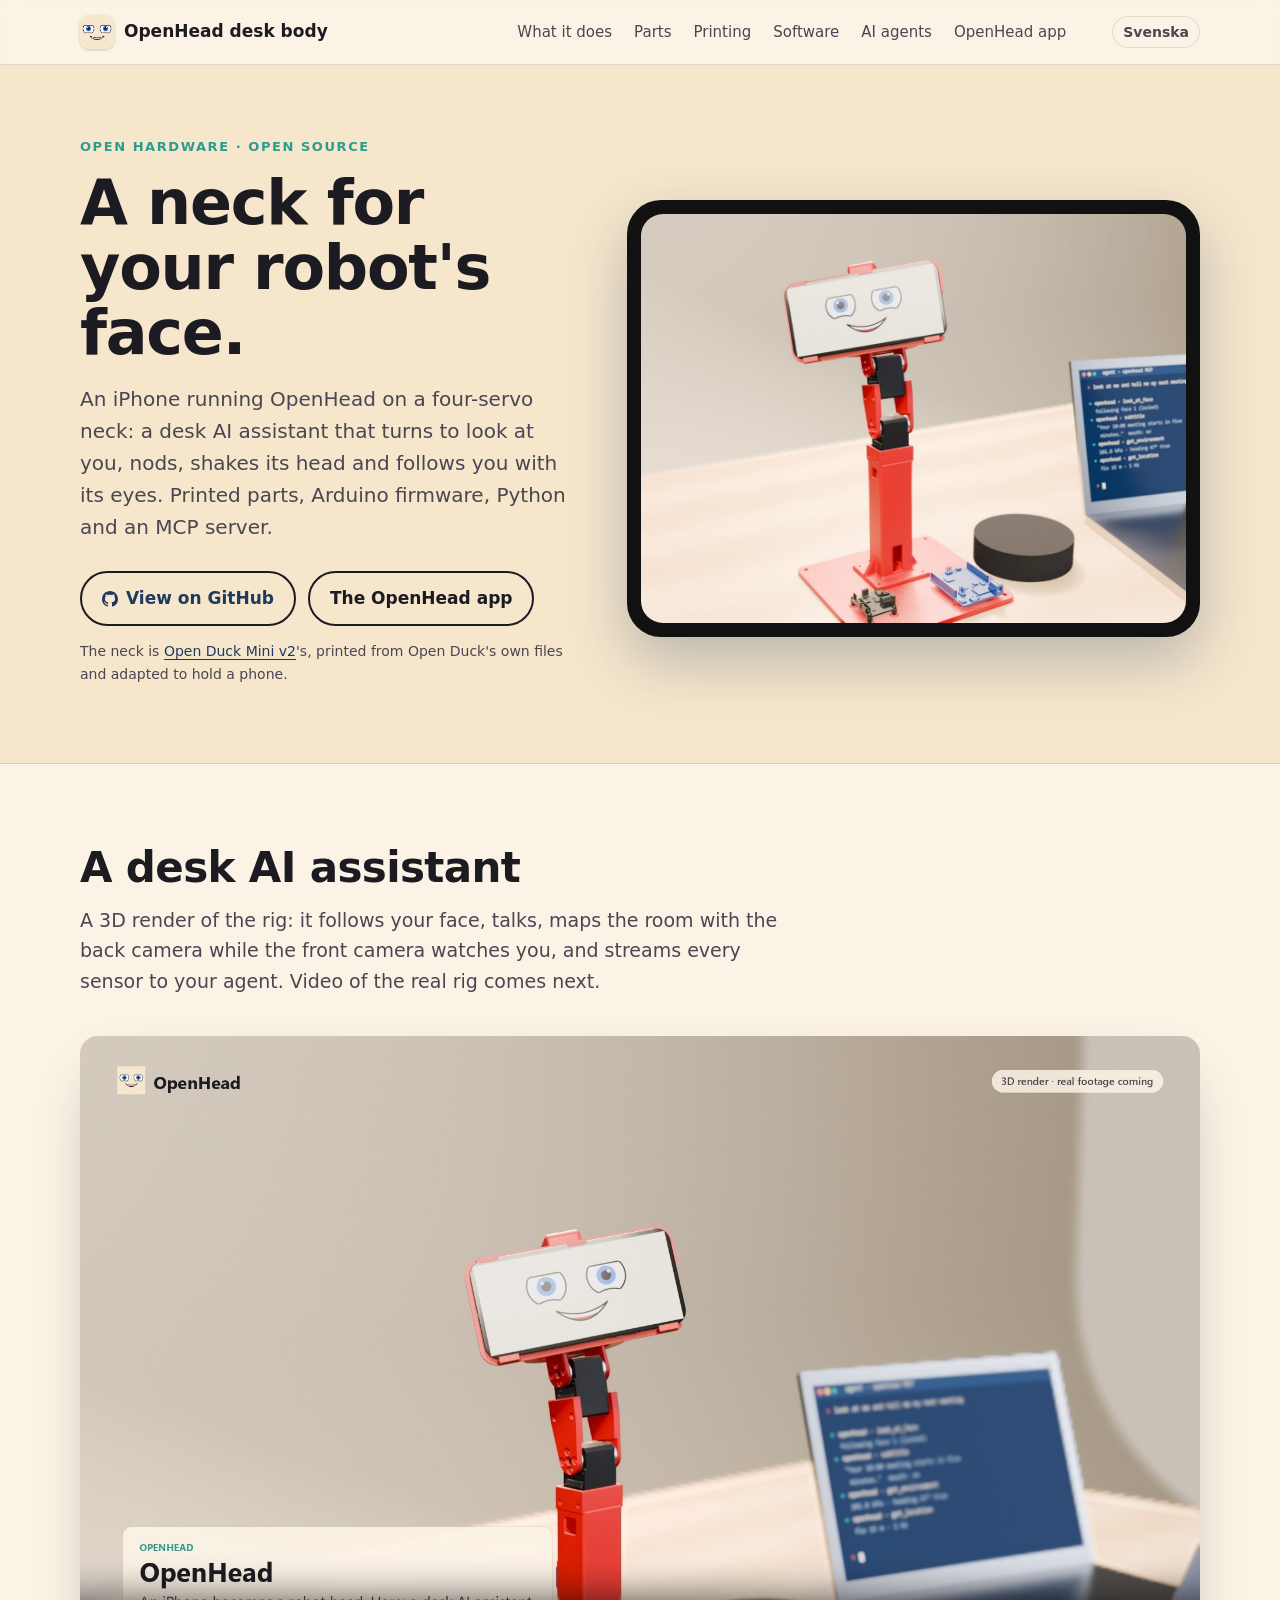
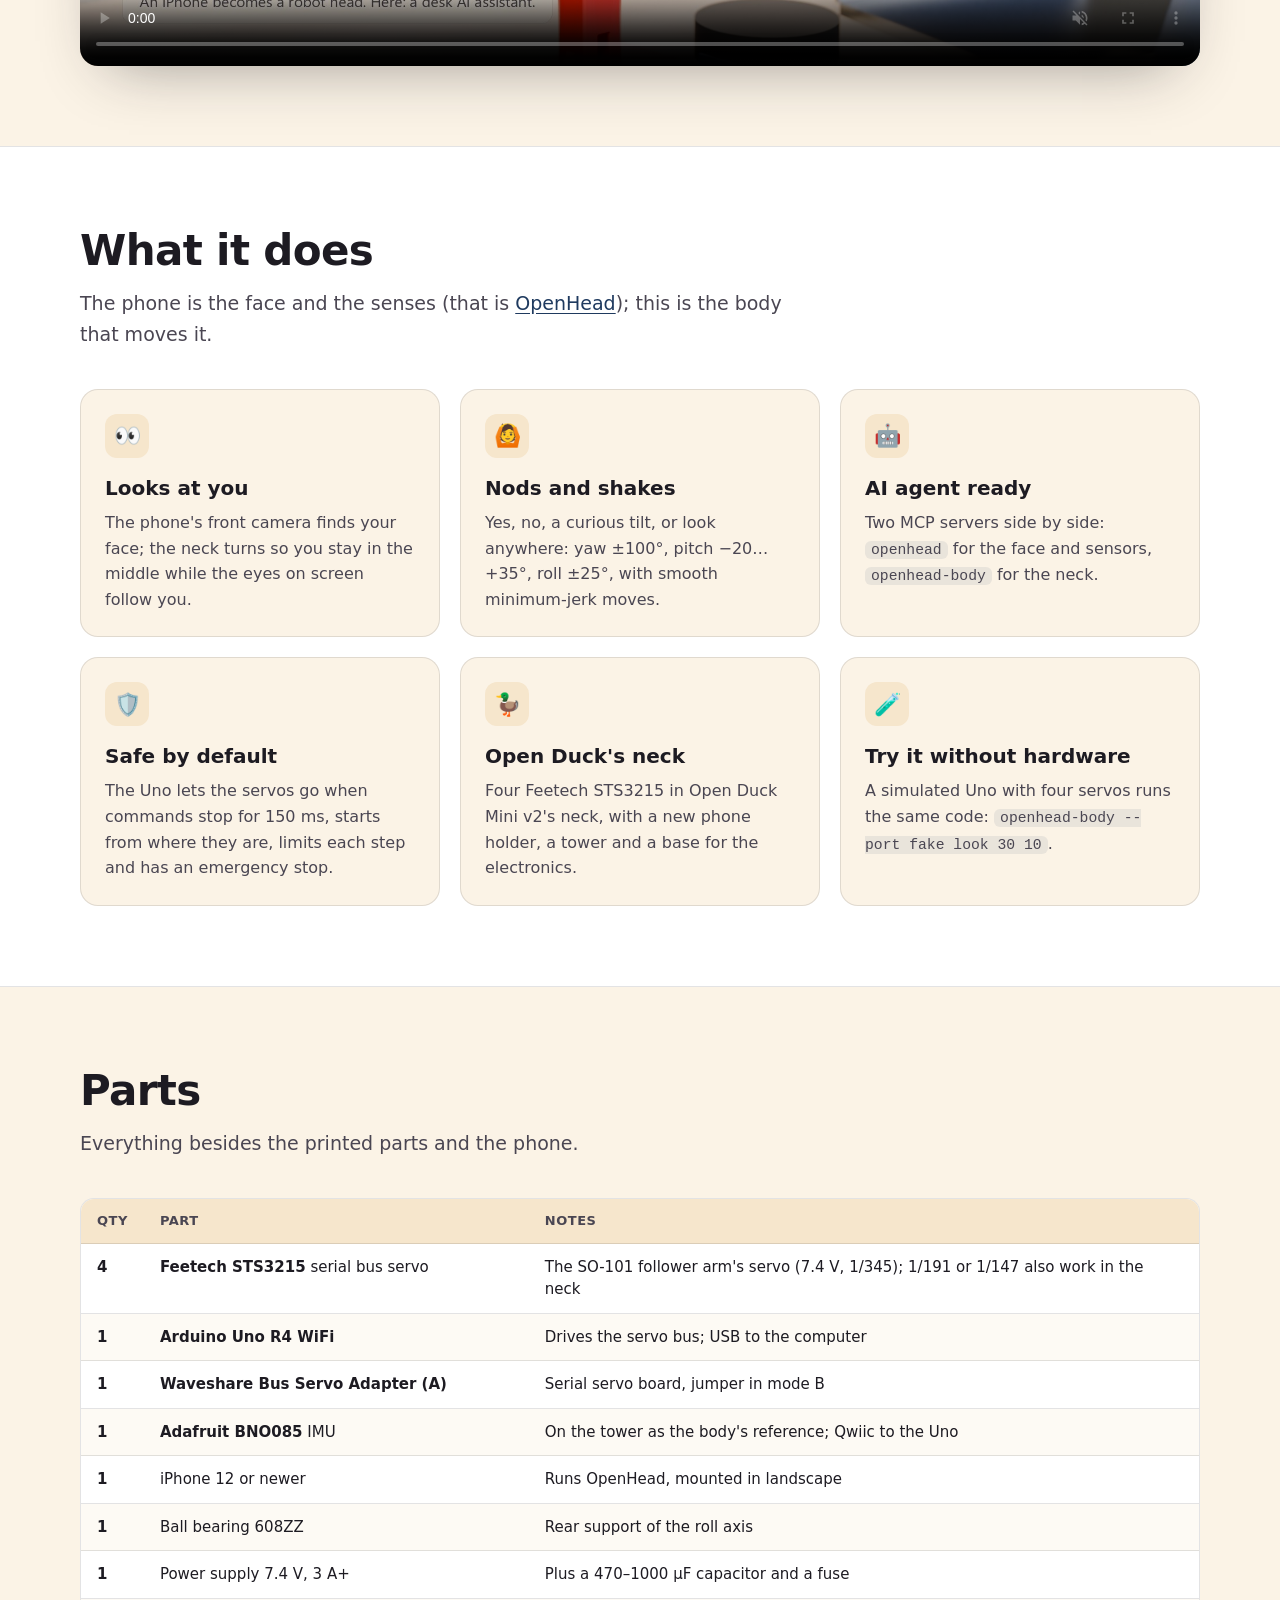
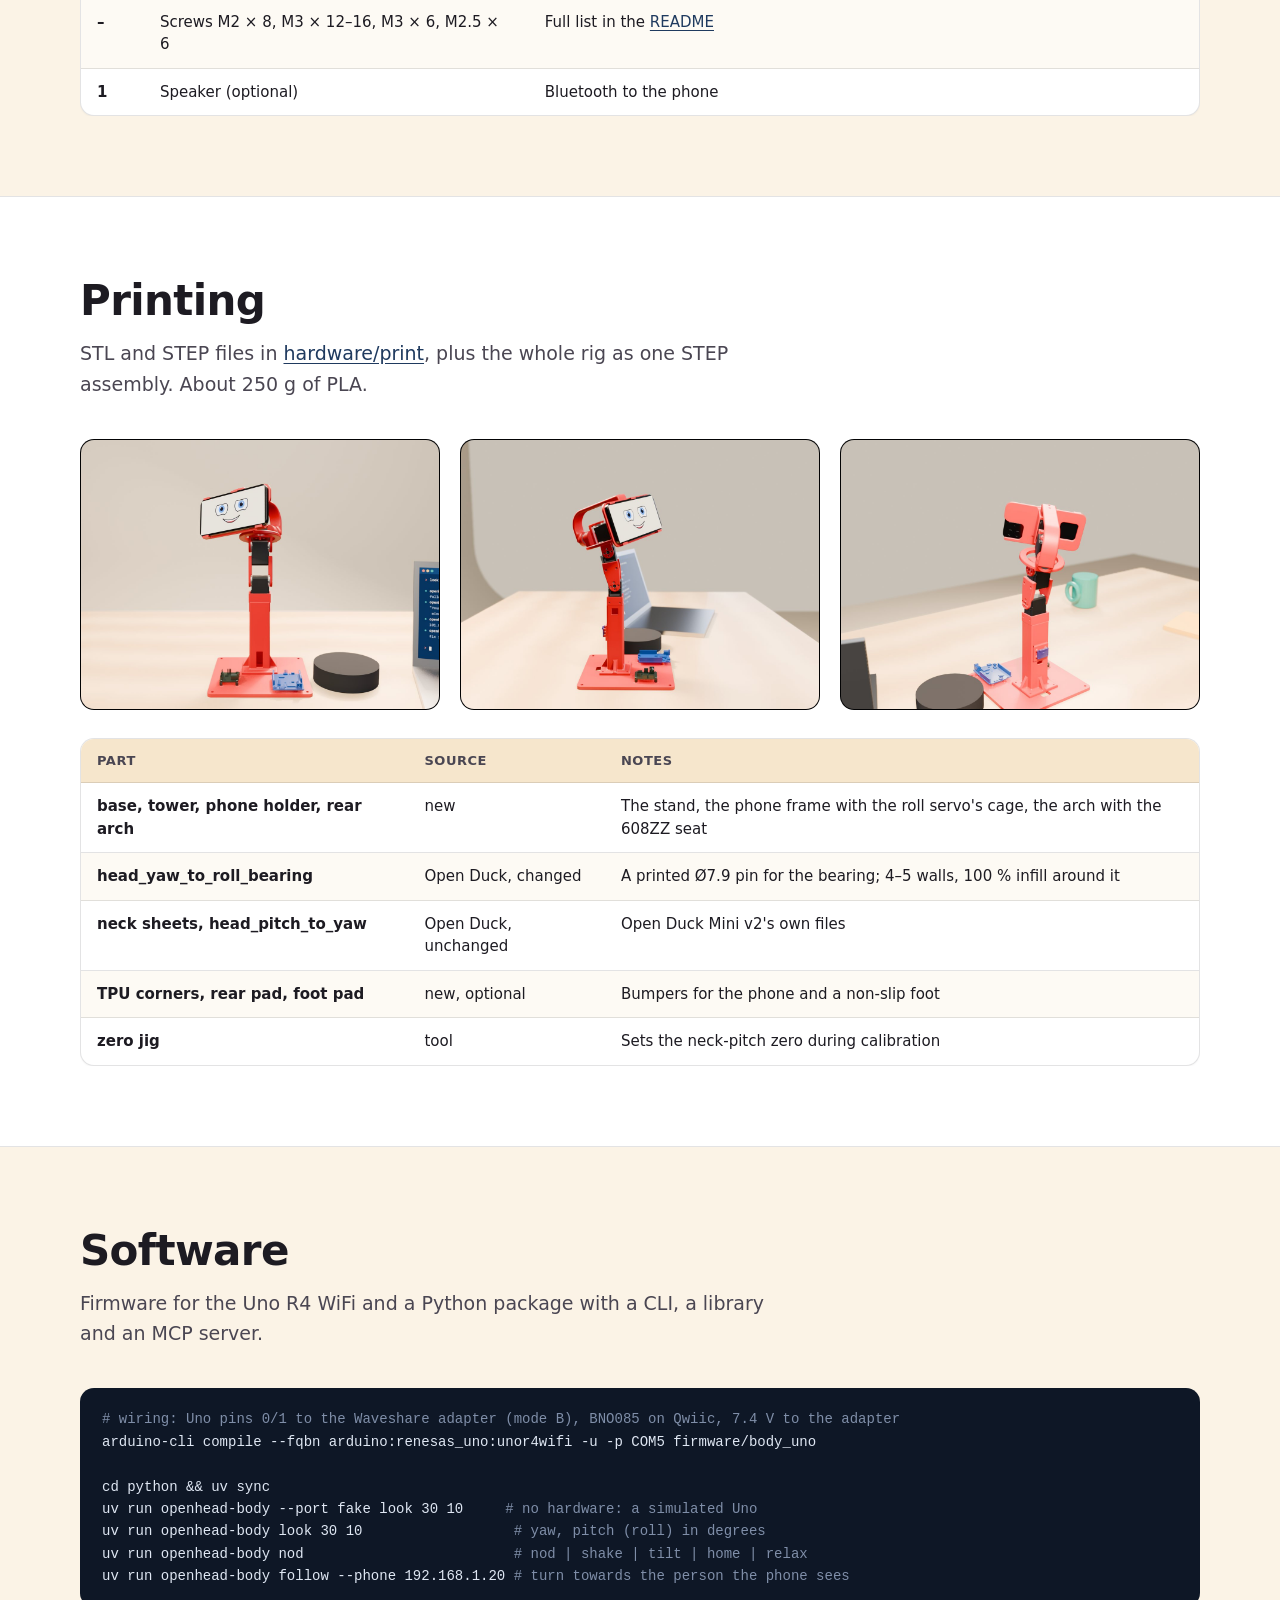
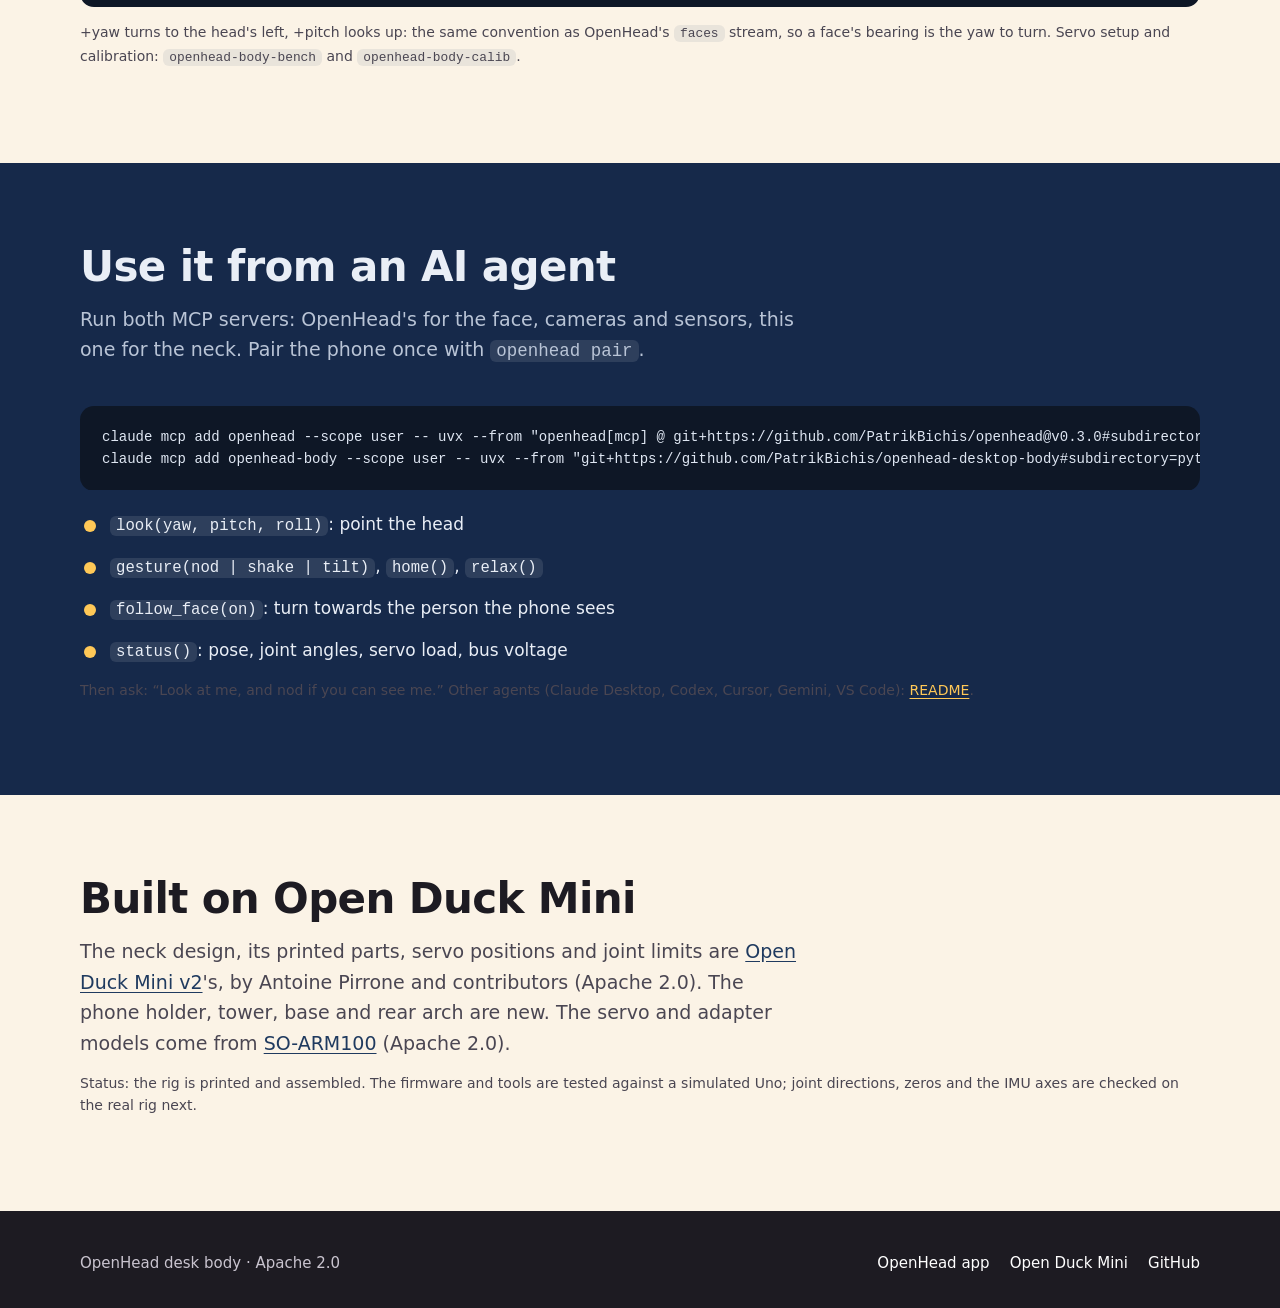
==== docs/index.html @ c27f56aa "OpenHead desk body: Open Duck Mini's neck holding an iPhone The body under OpenHead: printed parts (" ====
<!doctype html>
<html lang="en">
<head>
  <meta charset="utf-8">
  <meta name="viewport" content="width=device-width, initial-scale=1">
  <title>OpenHead desk body</title>
  <meta name="description" content="An iPhone on a four-servo neck: a desk AI assistant that looks at you. Printed parts, Arduino Uno R4 WiFi firmware, Python and an MCP server. The neck is Open Duck Mini v2's, adapted to hold a phone. Open source.">
  <meta property="og:title" content="OpenHead desk body">
  <meta property="og:description" content="An iPhone on a four-servo neck: a desk AI assistant that looks at you. Open source.">
  <meta property="og:image" content="https://patrikbichis.github.io/openhead-desktop-body/media/desk-assistant-poster.jpg">
  <link rel="alternate" hreflang="en" href="https://patrikbichis.github.io/openhead-desktop-body/">
  <link rel="alternate" hreflang="sv" href="https://patrikbichis.github.io/openhead-desktop-body/sv/">
  <link rel="alternate" hreflang="x-default" href="https://patrikbichis.github.io/openhead-desktop-body/">
  <link rel="icon" href="media/favicon.png">
  <link rel="stylesheet" href="site.css">
</head>
<body>
  <header class="top">
    <div class="wrap">
      <a class="brand" href="./"><img src="media/icon.png" alt="">OpenHead desk body</a>
      <nav aria-label="Main">
        <a href="#what">What it does</a>
        <a href="#bom">Parts</a>
        <a href="#print">Printing</a>
        <a href="#software">Software</a>
        <a href="#agents">AI agents</a>
        <a href="https://patrikbichis.github.io/openhead/">OpenHead app</a>
      </nav>
      <a class="lang" href="sv/" hreflang="sv" lang="sv">Svenska</a>
    </div>
  </header>

  <main>
    <section class="hero">
      <div class="wrap">
        <div>
          <p class="eyebrow">Open hardware · Open source</p>
          <h1>A neck for your robot's face.</h1>
          <p class="lead">An iPhone running OpenHead on a four-servo neck: a desk AI assistant that turns to look at you, nods, shakes its head and follows you with its eyes. Printed parts, Arduino firmware, Python and an MCP server.</p>
          <div class="buttons">
            <a class="btn" href="https://github.com/PatrikBichis/openhead-desktop-body"><svg class="gh" aria-hidden="true" width="16" height="16" viewBox="0 0 16 16" fill="currentColor"><path d="M8 0c4.42 0 8 3.58 8 8a8.013 8.013 0 0 1-5.45 7.59c-.4.08-.55-.17-.55-.38 0-.27.01-1.13.01-2.2 0-.75-.25-1.23-.54-1.48 1.78-.2 3.65-.88 3.65-3.95 0-.88-.31-1.59-.82-2.15.08-.2.36-1.02-.08-2.12 0 0-.67-.22-2.2.82-.64-.18-1.32-.27-2-.27-.68 0-1.36.09-2 .27-1.53-1.03-2.2-.82-2.2-.82-.44 1.1-.16 1.92-.08 2.12-.51.56-.82 1.28-.82 2.15 0 3.06 1.86 3.75 3.64 3.95-.23.2-.44.55-.51 1.07-.46.21-1.61.55-2.33-.66-.15-.24-.6-.83-1.23-.82-.67.01-.27.38.01.53.34.19.73.9.82 1.13.16.45.68 1.31 2.69.94 0 .67.01 1.3.01 1.49 0 .21-.15.45-.55.38A7.995 7.995 0 0 1 0 8c0-4.42 3.58-8 8-8Z"/></svg>View on GitHub</a>
            <a class="btn ghost" href="https://patrikbichis.github.io/openhead/">The OpenHead app</a>
          </div>
          <p class="note">The neck is <a href="https://github.com/apirrone/Open_Duck_Mini">Open Duck Mini v2</a>'s, printed from Open Duck's own files and adapted to hold a phone.</p>
        </div>
        <div class="phone">
          <img src="media/hardware/hero.jpg" alt="Render of the desk body: a red tower and four-servo neck holding an iPhone showing a smiling face" style="border-radius:22px; aspect-ratio: 4 / 3">
        </div>
      </div>
    </section>

    <section id="desk" class="film">
      <div class="wrap">
        <h2>A desk AI assistant</h2>
        <p class="sub">A 3D render of the rig: it follows your face, talks, maps the room with the back camera while the front camera watches you, and streams every sensor to your agent. Video of the real rig comes next.</p>
        <video controls muted loop playsinline preload="metadata" poster="media/desk-assistant-poster.jpg"
               aria-label="3D render: the red desk body on a desk following a person, talking, using both cameras and streaming its sensors to an AI agent on a laptop">
          <source src="media/desk-assistant.mp4" type="video/mp4">
        </video>
      </div>
    </section>

    <section id="what" class="alt">
      <div class="wrap">
        <h2>What it does</h2>
        <p class="sub">The phone is the face and the senses (that is <a href="https://github.com/PatrikBichis/openhead">OpenHead</a>); this is the body that moves it.</p>
        <div class="grid">
          <div class="card">
            <div class="icon" aria-hidden="true">👀</div>
            <h3>Looks at you</h3>
            <p>The phone's front camera finds your face; the neck turns so you stay in the middle while the eyes on screen follow you.</p>
          </div>
          <div class="card">
            <div class="icon" aria-hidden="true">🙆</div>
            <h3>Nods and shakes</h3>
            <p>Yes, no, a curious tilt, or look anywhere: yaw ±100°, pitch −20…+35°, roll ±25°, with smooth minimum-jerk moves.</p>
          </div>
          <div class="card">
            <div class="icon" aria-hidden="true">🤖</div>
            <h3>AI agent ready</h3>
            <p>Two MCP servers side by side: <code>openhead</code> for the face and sensors, <code>openhead-body</code> for the neck.</p>
          </div>
          <div class="card">
            <div class="icon" aria-hidden="true">🛡️</div>
            <h3>Safe by default</h3>
            <p>The Uno lets the servos go when commands stop for 150 ms, starts from where they are, limits each step and has an emergency stop.</p>
          </div>
          <div class="card">
            <div class="icon" aria-hidden="true">🦆</div>
            <h3>Open Duck's neck</h3>
            <p>Four Feetech STS3215 in Open Duck Mini v2's neck, with a new phone holder, a tower and a base for the electronics.</p>
          </div>
          <div class="card">
            <div class="icon" aria-hidden="true">🧪</div>
            <h3>Try it without hardware</h3>
            <p>A simulated Uno with four servos runs the same code: <code>openhead-body --port fake look 30 10</code>.</p>
          </div>
        </div>
      </div>
    </section>

    <section id="bom">
      <div class="wrap">
        <h2>Parts</h2>
        <p class="sub">Everything besides the printed parts and the phone.</p>
        <div style="overflow-x:auto">
          <table class="data">
            <thead><tr><th>Qty</th><th>Part</th><th>Notes</th></tr></thead>
            <tbody>
              <tr><td>4</td><td><strong>Feetech STS3215</strong> serial bus servo</td><td>The SO-101 follower arm's servo (7.4 V, 1/345); 1/191 or 1/147 also work in the neck</td></tr>
              <tr><td>1</td><td><strong>Arduino Uno R4 WiFi</strong></td><td>Drives the servo bus; USB to the computer</td></tr>
              <tr><td>1</td><td><strong>Waveshare Bus Servo Adapter (A)</strong></td><td>Serial servo board, jumper in mode B</td></tr>
              <tr><td>1</td><td><strong>Adafruit BNO085</strong> IMU</td><td>On the tower as the body's reference; Qwiic to the Uno</td></tr>
              <tr><td>1</td><td>iPhone 12 or newer</td><td>Runs OpenHead, mounted in landscape</td></tr>
              <tr><td>1</td><td>Ball bearing 608ZZ</td><td>Rear support of the roll axis</td></tr>
              <tr><td>1</td><td>Power supply 7.4 V, 3 A+</td><td>Plus a 470–1000 µF capacitor and a fuse</td></tr>
              <tr><td>–</td><td>Screws M2 × 8, M3 × 12–16, M3 × 6, M2.5 × 6</td><td>Full list in the <a href="https://github.com/PatrikBichis/openhead-desktop-body#bill-of-materials">README</a></td></tr>
              <tr><td>1</td><td>Speaker (optional)</td><td>Bluetooth to the phone</td></tr>
            </tbody>
          </table>
        </div>
      </div>
    </section>

    <section id="print" class="alt">
      <div class="wrap">
        <h2>Printing</h2>
        <p class="sub">STL and STEP files in <a href="https://github.com/PatrikBichis/openhead-desktop-body/tree/main/hardware/print">hardware/print</a>, plus the whole rig as one STEP assembly. About 250 g of PLA.</p>
        <div class="grid" style="grid-template-columns: repeat(3, minmax(0, 1fr))">
          <figure style="margin:0"><img class="shot" src="media/hardware/front.jpg" alt="The rig from the front" loading="lazy"></figure>
          <figure style="margin:0"><img class="shot" src="media/hardware/side.jpg" alt="The rig from the side: tower, neck and phone holder" loading="lazy"></figure>
          <figure style="margin:0"><img class="shot" src="media/hardware/back.jpg" alt="The rig from behind: the rear arch with the bearing and the phone's back camera" loading="lazy"></figure>
        </div>
        <div style="overflow-x:auto; margin-top: 28px">
          <table class="data">
            <thead><tr><th>Part</th><th>Source</th><th>Notes</th></tr></thead>
            <tbody>
              <tr><td>base, tower, phone holder, rear arch</td><td>new</td><td>The stand, the phone frame with the roll servo's cage, the arch with the 608ZZ seat</td></tr>
              <tr><td>head_yaw_to_roll_bearing</td><td>Open Duck, changed</td><td>A printed Ø7.9 pin for the bearing; 4–5 walls, 100 % infill around it</td></tr>
              <tr><td>neck sheets, head_pitch_to_yaw</td><td>Open Duck, unchanged</td><td>Open Duck Mini v2's own files</td></tr>
              <tr><td>TPU corners, rear pad, foot pad</td><td>new, optional</td><td>Bumpers for the phone and a non-slip foot</td></tr>
              <tr><td>zero jig</td><td>tool</td><td>Sets the neck-pitch zero during calibration</td></tr>
            </tbody>
          </table>
        </div>
      </div>
    </section>

    <section id="software">
      <div class="wrap">
        <h2>Software</h2>
        <p class="sub">Firmware for the Uno R4 WiFi and a Python package with a CLI, a library and an MCP server.</p>
        <pre><span class="c"># wiring: Uno pins 0/1 to the Waveshare adapter (mode B), BNO085 on Qwiic, 7.4 V to the adapter</span>
arduino-cli compile --fqbn arduino:renesas_uno:unor4wifi -u -p COM5 firmware/body_uno

cd python &amp;&amp; uv sync
uv run openhead-body --port fake look 30 10     <span class="c"># no hardware: a simulated Uno</span>
uv run openhead-body look 30 10                  <span class="c"># yaw, pitch (roll) in degrees</span>
uv run openhead-body nod                         <span class="c"># nod | shake | tilt | home | relax</span>
uv run openhead-body follow --phone 192.168.1.20 <span class="c"># turn towards the person the phone sees</span></pre>
        <p class="note">+yaw turns to the head's left, +pitch looks up: the same convention as OpenHead's <code>faces</code> stream, so a face's bearing is the yaw to turn. Servo setup and calibration: <code>openhead-body-bench</code> and <code>openhead-body-calib</code>.</p>
      </div>
    </section>

    <section id="agents" class="dark">
      <div class="wrap">
        <h2>Use it from an AI agent</h2>
        <p class="sub">Run both MCP servers: OpenHead's for the face, cameras and sensors, this one for the neck. Pair the phone once with <code>openhead pair</code>.</p>
        <pre>claude mcp add openhead --scope user -- uvx --from "openhead[mcp] @ git+https://github.com/PatrikBichis/openhead@v0.3.0#subdirectory=python" openhead mcp --device 192.168.1.20
claude mcp add openhead-body --scope user -- uvx --from "git+https://github.com/PatrikBichis/openhead-desktop-body#subdirectory=python" openhead-body --phone 192.168.1.20 mcp</pre>
        <ul class="list" style="margin-top: 20px">
          <li><code>look(yaw, pitch, roll)</code>: point the head</li>
          <li><code>gesture(nod | shake | tilt)</code>, <code>home()</code>, <code>relax()</code></li>
          <li><code>follow_face(on)</code>: turn towards the person the phone sees</li>
          <li><code>status()</code>: pose, joint angles, servo load, bus voltage</li>
        </ul>
        <p class="note">Then ask: “Look at me, and nod if you can see me.” Other agents (Claude Desktop, Codex, Cursor, Gemini, VS Code): <a href="https://github.com/PatrikBichis/openhead-desktop-body#use-it-from-an-ai-agent">README</a>.</p>
      </div>
    </section>

    <section>
      <div class="wrap">
        <h2>Built on Open Duck Mini</h2>
        <p class="sub" style="margin-bottom: 12px">The neck design, its printed parts, servo positions and joint limits are <a href="https://github.com/apirrone/Open_Duck_Mini">Open Duck Mini v2</a>'s, by Antoine Pirrone and contributors (Apache 2.0). The phone holder, tower, base and rear arch are new. The servo and adapter models come from <a href="https://github.com/TheRobotStudio/SO-ARM100">SO-ARM100</a> (Apache 2.0).</p>
        <p class="note">Status: the rig is printed and assembled. The firmware and tools are tested against a simulated Uno; joint directions, zeros and the IMU axes are checked on the real rig next.</p>
      </div>
    </section>
  </main>

  <footer>
    <div class="wrap">
      <span>OpenHead desk body · Apache 2.0</span>
      <nav aria-label="Footer">
        <a href="https://patrikbichis.github.io/openhead/">OpenHead app</a>
        <a href="https://github.com/apirrone/Open_Duck_Mini">Open Duck Mini</a>
        <a class="ghlink" href="https://github.com/PatrikBichis/openhead-desktop-body">GitHub</a>
      </nav>
    </div>
  </footer>
  <script src="film.js" defer></script>
</body>
</html>
---- docs/site.css ----
/* OpenHead website (GitHub Pages from docs/). Colours from the cartoon theme. */
:root {
  --cream: #f6e6cc;
  --cream-2: #fbf3e6;
  --ink: #1d1b22;
  --ink-2: #4a4652;
  --navy: #1f3a5f;
  --navy-2: #16294a;
  --coral: #e76f51;
  --teal: #2a9d8f;
  --gold: #ffc857;
  --red: #b8323f;
  --line: rgba(29, 27, 34, 0.12);
  --radius: 18px;
  --max: 1120px;
  color-scheme: light;
}

* { box-sizing: border-box; }

html { scroll-behavior: smooth; }

body {
  margin: 0;
  background: var(--cream-2);
  color: var(--ink);
  font: 17px/1.6 system-ui, -apple-system, "Segoe UI", Roboto, "Helvetica Neue", Arial, sans-serif;
  -webkit-font-smoothing: antialiased;
}

img, video { max-width: 100%; display: block; }

a { color: var(--navy); text-underline-offset: 3px; }
a:hover { color: var(--coral); }

.wrap { width: min(var(--max), 100% - 32px); margin: 0 auto; }

/* header */
.top {
  position: sticky; top: 0; z-index: 10;
  background: rgba(251, 243, 230, 0.85);
  backdrop-filter: blur(10px);
  -webkit-backdrop-filter: blur(10px);
  border-bottom: 1px solid var(--line);
}
.top .wrap { display: flex; align-items: center; gap: 24px; min-height: 64px; }
.brand { display: flex; align-items: center; gap: 10px; font-weight: 700; color: var(--ink); text-decoration: none; }
.brand img { width: 34px; height: 34px; border-radius: 9px; box-shadow: 0 1px 3px rgba(0,0,0,.2); }
.top nav { margin-left: auto; display: flex; gap: 22px; flex-wrap: wrap; }
.top nav a { color: var(--ink-2); text-decoration: none; font-weight: 500; font-size: 15px; }
.top nav a:hover { color: var(--coral); }

/* hero */
.hero { background: var(--cream); padding: 72px 0 64px; border-bottom: 1px solid var(--line); }
.hero .wrap { display: grid; grid-template-columns: minmax(0, 1fr) minmax(0, 1.15fr); gap: 48px; align-items: center; }
.eyebrow { text-transform: uppercase; letter-spacing: .12em; font-size: 13px; font-weight: 700; color: var(--teal); margin: 0 0 12px; }
h1 { font-size: clamp(38px, 5.4vw, 62px); line-height: 1.05; margin: 0 0 18px; letter-spacing: -0.02em; }
.lead { font-size: 20px; color: var(--ink-2); margin: 0 0 28px; }
.buttons { display: flex; gap: 12px; flex-wrap: wrap; }
.btn {
  display: inline-flex; align-items: center; gap: 8px; padding: 12px 20px; border-radius: 999px;
  font-weight: 600; text-decoration: none; border: 2px solid var(--ink);
}
.btn.primary { background: var(--ink); color: var(--cream-2); }
.btn.primary:hover { background: var(--navy); border-color: var(--navy); color: #fff; }
.btn.ghost { color: var(--ink); }
.btn.ghost:hover { background: var(--ink); color: var(--cream-2); }
.note { font-size: 14px; color: var(--ink-2); margin-top: 14px; }

.phone {
  background: #111; border-radius: 34px; padding: 14px; box-shadow: 0 24px 60px rgba(31, 58, 95, .28);
}
.phone img, .phone video { border-radius: 22px; width: 100%; aspect-ratio: 844 / 390; object-fit: cover; background: #000; }

/* sections */
section { padding: 80px 0; }
section.alt { background: #fff; border-top: 1px solid var(--line); border-bottom: 1px solid var(--line); }
section.dark { background: var(--navy-2); color: #e9eef6; }
section.dark a { color: var(--gold); }
h2 { font-size: clamp(30px, 3.6vw, 42px); line-height: 1.12; margin: 0 0 14px; letter-spacing: -0.015em; }
h3 { font-size: 20px; margin: 0 0 6px; }
.sub { font-size: 19px; color: var(--ink-2); max-width: 720px; margin: 0 0 40px; }
section.dark .sub { color: #b9c4d6; }
section.film video { width: 100%; aspect-ratio: 16 / 9; border-radius: var(--radius); background: var(--cream);
  box-shadow: 0 24px 60px -28px rgba(29, 27, 34, .45); }

.grid { display: grid; grid-template-columns: repeat(3, minmax(0, 1fr)); gap: 20px; }
.card {
  background: #fff; border: 1px solid var(--line); border-radius: var(--radius); padding: 24px;
}
section.alt .card { background: var(--cream-2); }
.card p { margin: 0; color: var(--ink-2); font-size: 16px; }
.card .icon {
  width: 44px; height: 44px; border-radius: 12px; display: grid; place-items: center;
  font-size: 22px; margin-bottom: 14px; background: var(--cream);
}

.themes { display: grid; grid-template-columns: repeat(3, minmax(0, 1fr)); gap: 20px; }
.themes figure { margin: 0; }
.themes img { border-radius: 14px; border: 1px solid var(--line); aspect-ratio: 844 / 390; object-fit: cover; }
.themes figcaption { margin-top: 10px; font-weight: 600; }
.themes figcaption span { display: block; font-weight: 400; color: var(--ink-2); font-size: 15px; }

.split { display: grid; grid-template-columns: minmax(0, 1fr) minmax(0, 1fr); gap: 48px; align-items: center; }
.split.reverse > :first-child { order: 2; }
.list { list-style: none; padding: 0; margin: 0; display: grid; gap: 14px; }
.list li { padding-left: 30px; position: relative; }
.list li::before {
  content: ""; position: absolute; left: 4px; top: 9px; width: 12px; height: 12px; border-radius: 50%;
  background: var(--coral);
}
section.dark .list li::before { background: var(--gold); }

.shot { border-radius: 14px; border: 1px solid var(--line); background: #000; }

.steps { counter-reset: step; display: grid; grid-template-columns: repeat(4, 1fr); gap: 20px; }
.steps li { list-style: none; counter-increment: step; }
.steps li::before {
  content: counter(step); display: grid; place-items: center; width: 36px; height: 36px; border-radius: 50%;
  background: var(--gold); color: var(--ink); font-weight: 800; margin-bottom: 12px;
}
.steps { padding: 0; margin: 0; }

pre {
  background: #0e1726; color: #dfe7f3; border-radius: 14px; padding: 20px 22px; overflow-x: auto;
  font: 14px/1.6 ui-monospace, SFMono-Regular, Menlo, Consolas, monospace; margin: 0;
}
pre .c { color: #7f8ea8; }
code { font-family: ui-monospace, SFMono-Regular, Menlo, Consolas, monospace; font-size: .92em; }
:not(pre) > code { background: rgba(31, 58, 95, .08); padding: 1px 6px; border-radius: 6px; overflow-wrap: anywhere; }
section.dark :not(pre) > code { background: rgba(255, 255, 255, .1); }

.settings { display: grid; grid-template-columns: repeat(2, 1fr); gap: 14px; }
.settings img { border-radius: 12px; border: 1px solid var(--line); }

details { background: #fff; border: 1px solid var(--line); border-radius: 14px; padding: 16px 20px; }
details + details { margin-top: 12px; }
summary { cursor: pointer; font-weight: 600; }
details p { color: var(--ink-2); margin: 10px 0 0; }

table.data { width: 100%; border-collapse: separate; border-spacing: 0; font-size: 15px; line-height: 1.5;
  background: #fff; border: 1px solid var(--line); border-radius: 14px; overflow: hidden;
  box-shadow: 0 1px 2px rgba(29, 27, 34, .04); }
table.data th, table.data td { text-align: left; padding: 12px 16px; border-bottom: 1px solid var(--line); vertical-align: top; }
table.data th { background: var(--cream); font-weight: 700; font-size: 13px; letter-spacing: .04em; text-transform: uppercase; color: var(--ink-2); }
table.data tbody tr:last-child td { border-bottom: 0; }
table.data tbody tr:nth-child(even) td { background: #fdfaf4; }
table.data td:first-child { font-weight: 600; }
table.data.streams td:nth-child(1), table.data.streams td:nth-child(2) { white-space: nowrap; }
section.dark .themes img { border-color: rgba(255, 255, 255, .15); }

/* text pages (privacy, support) */
.page { padding: 56px 0 80px; }
.page .wrap { max-width: 780px; }
.page h1 { font-size: clamp(34px, 4.4vw, 48px); }
.page h2 { font-size: 24px; margin: 40px 0 10px; }
.page p, .page li { color: var(--ink-2); }
.page .updated { color: var(--ink-2); font-size: 15px; }
.box { background: var(--cream); border-radius: var(--radius); padding: 20px 24px; margin: 24px 0; }
.box p { margin: 0; color: var(--ink); }

/* footer */
footer { background: var(--ink); color: #c9c4cf; padding: 40px 0; font-size: 15px; }
footer .wrap { display: flex; gap: 24px; flex-wrap: wrap; align-items: center; }
footer a { color: #fff; text-decoration: none; }
footer a:hover { color: var(--gold); }
footer nav { display: flex; gap: 20px; flex-wrap: wrap; margin-left: auto; }

@media (max-width: 900px) {
  .hero .wrap, .split { grid-template-columns: minmax(0, 1fr); gap: 32px; }
  .split.reverse > :first-child { order: 0; }
  .grid, .themes { grid-template-columns: 1fr 1fr; }
  .steps { grid-template-columns: 1fr 1fr; }
  section { padding: 60px 0; }
}
@media (max-width: 600px) {
  body { font-size: 16px; }
  .top nav { display: none; }
  .grid, .themes, .steps, .settings { grid-template-columns: 1fr; }
  .hero { padding: 48px 0; }
  .lead { font-size: 18px; }
}

/* Language switch: stays visible when the main nav is hidden on phones */
.top .lang { margin-left: 22px; padding: 4px 10px; border: 1px solid var(--line); border-radius: 999px;
  color: var(--ink-2); text-decoration: none; font-size: 14px; font-weight: 600; white-space: nowrap; }
.top .lang:hover { color: var(--coral); border-color: var(--coral); }
@media (max-width: 600px) { .top .lang { margin-left: auto; } }

/* App Store button and its QR code (a popover; without popover support the button does nothing) */
button.btn { font: inherit; font-weight: 600; background: none; cursor: pointer; }
.qr { border: 0; border-radius: var(--radius); padding: 28px; text-align: center; max-width: 340px;
  box-shadow: 0 20px 60px rgba(0,0,0,.35); background: #fff; color: var(--ink); }
.qr::backdrop { background: rgba(22, 41, 74, .55); }
.qr img { display: block; margin: 0 auto; width: 264px; height: 264px; }
.qr p { font-size: 15px; color: var(--ink-2); margin: 14px 0 18px; }

/* Apple's App Store badge (unchanged artwork, at least 40 px high) and the GitHub mark */
.store { display: inline-flex; align-items: center; }
.store img { display: block; height: 50px; width: auto; }
.gh { flex: none; }
.ghlink { display: inline-flex; align-items: center; gap: 6px; }
table.data code { white-space: nowrap; }

/* AI agent setup: one folding box per agent */
details.agent { background: #fff; border: 1px solid var(--line); border-radius: 14px; padding: 4px 18px; margin: 10px 0; }
details.agent summary { font-weight: 700; padding: 12px 0; cursor: pointer; }
details.agent p { margin: 0 0 10px; font-size: 15px; color: var(--ink-2); }
details.agent pre { margin: 0 0 16px; white-space: pre-wrap; word-break: break-word; font-size: 13px; }
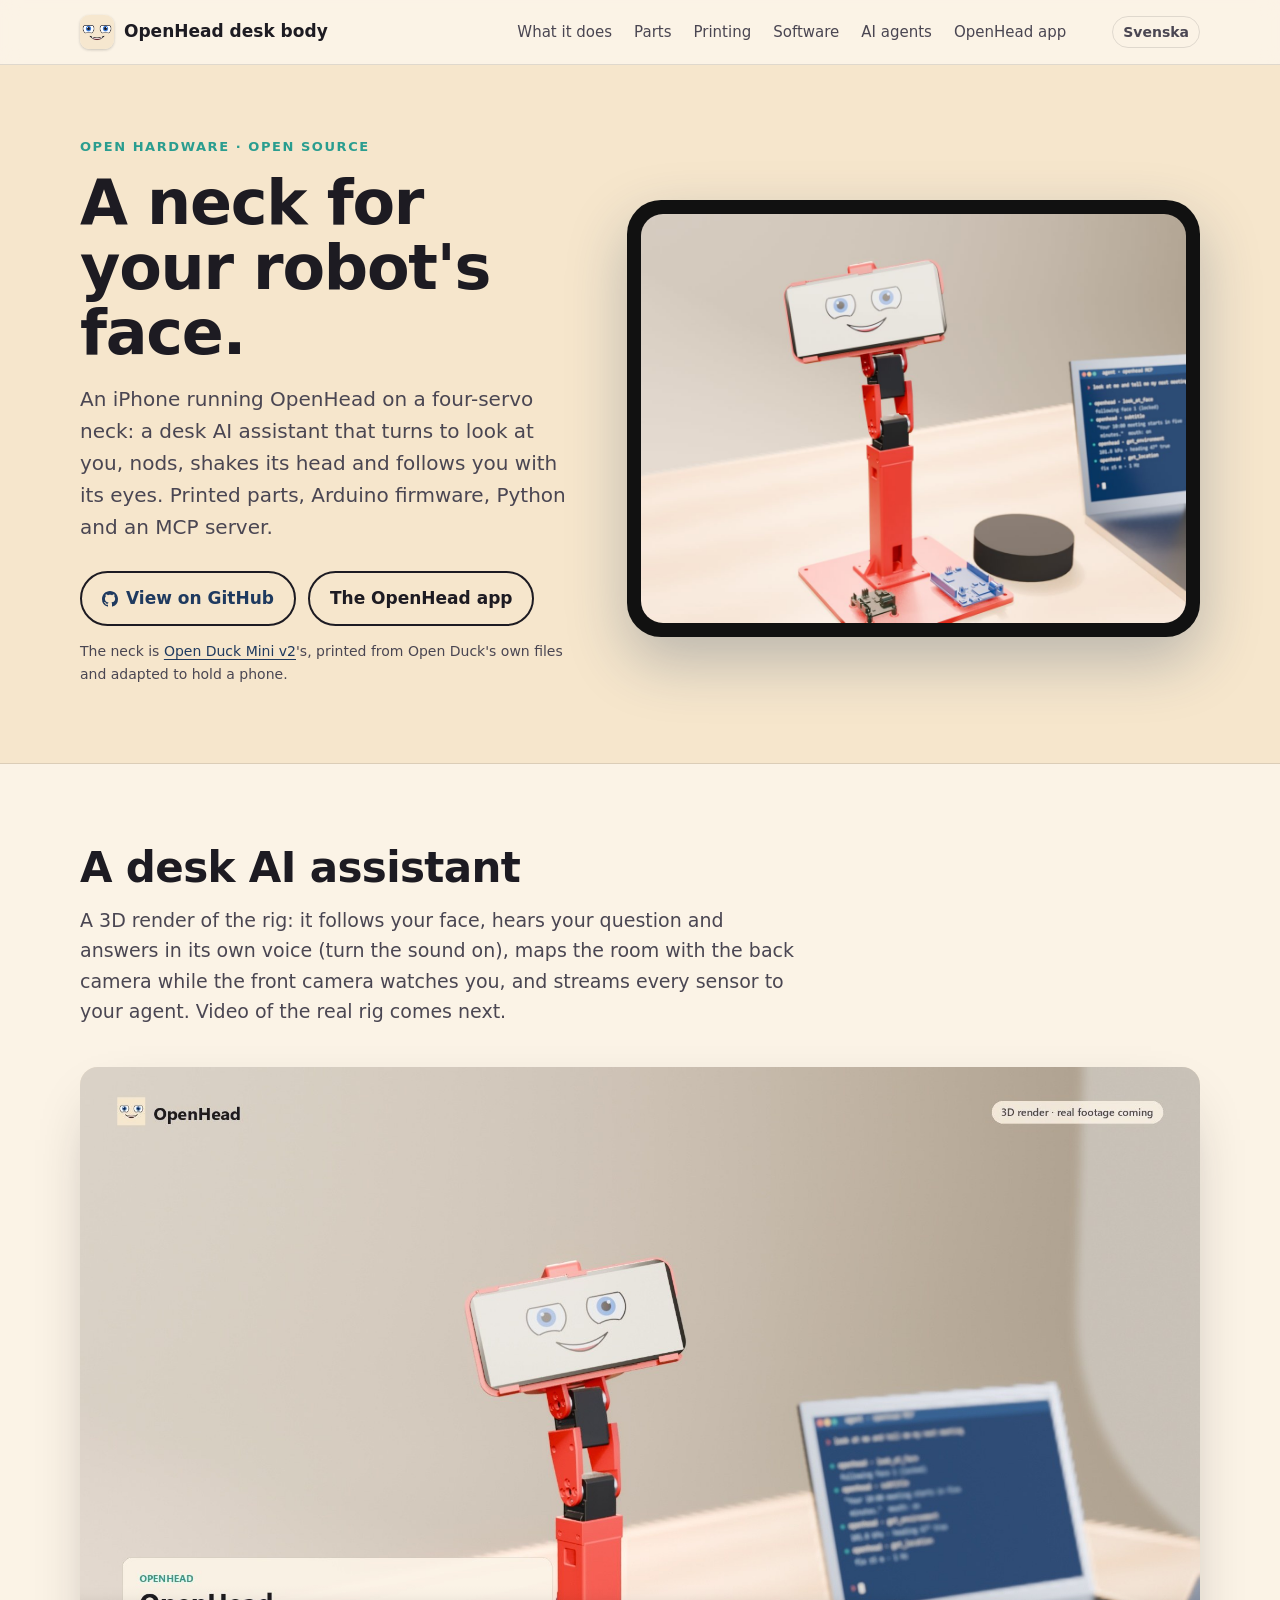
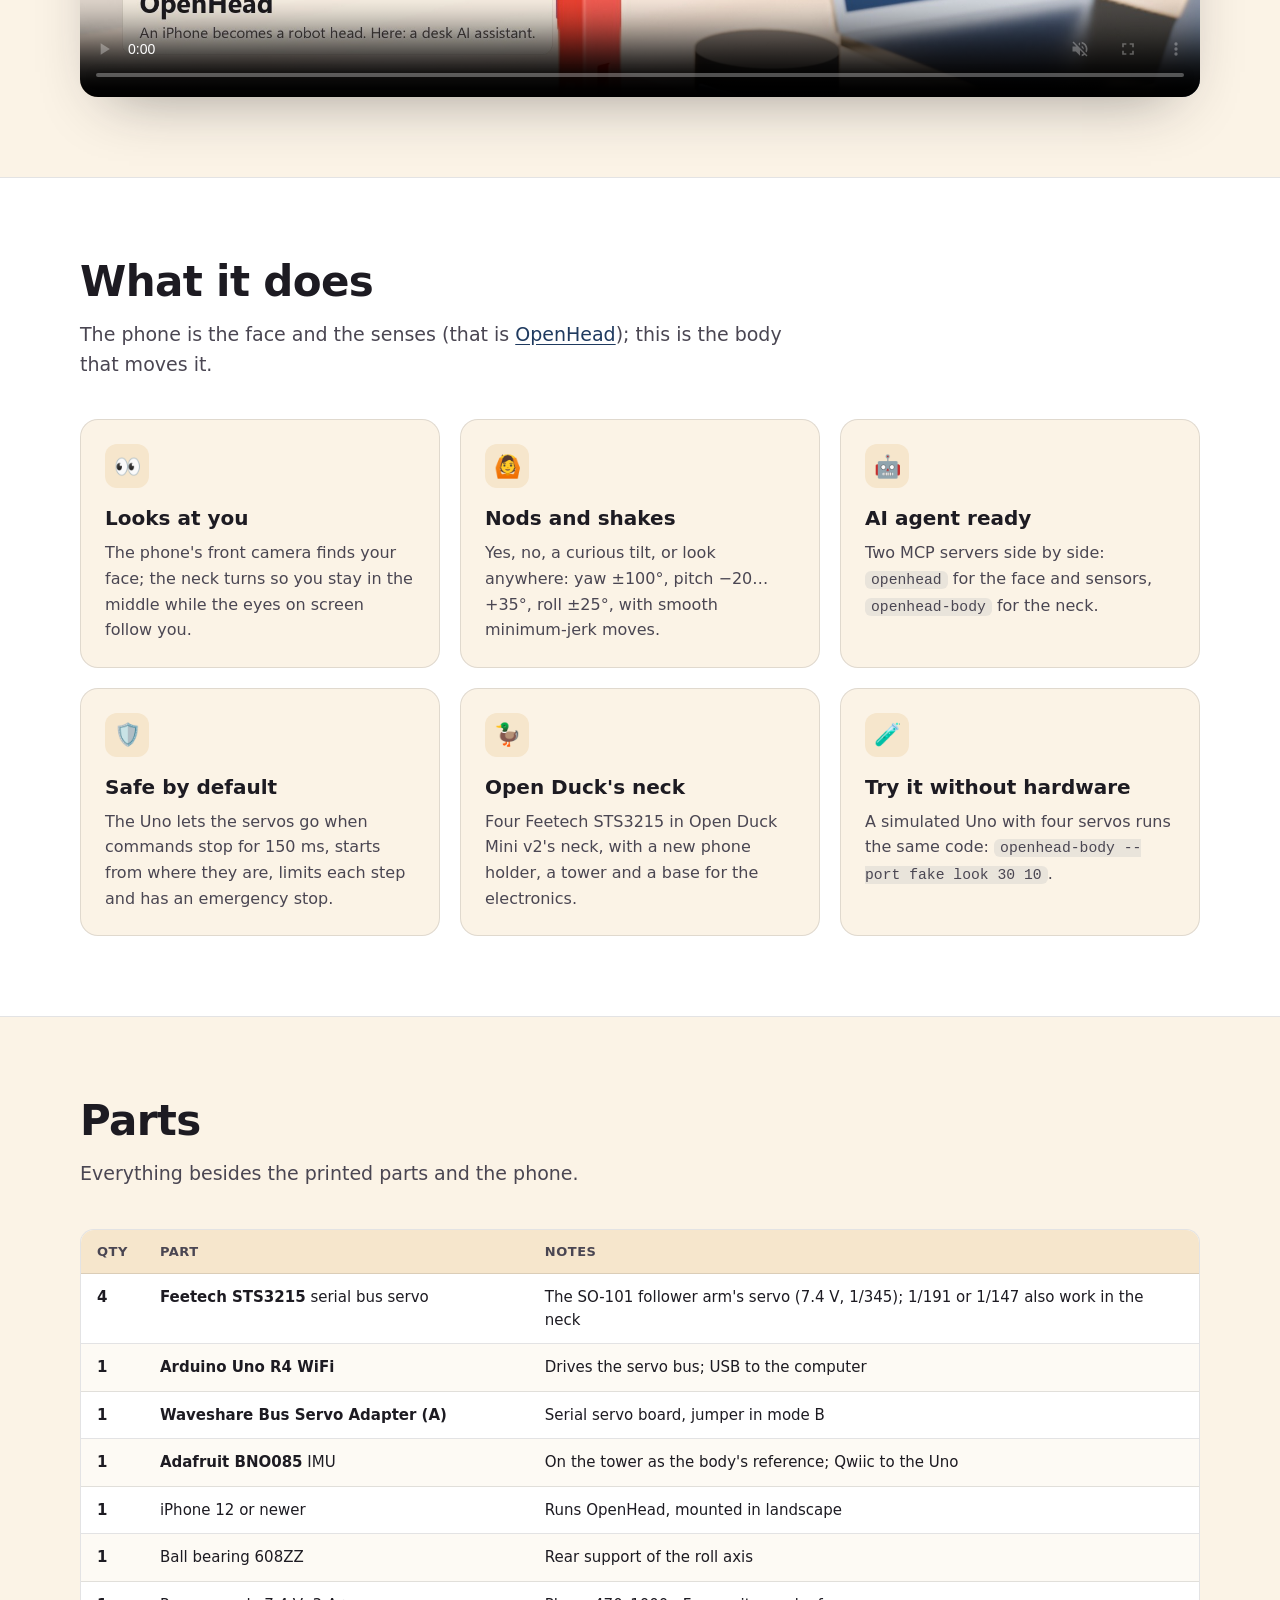
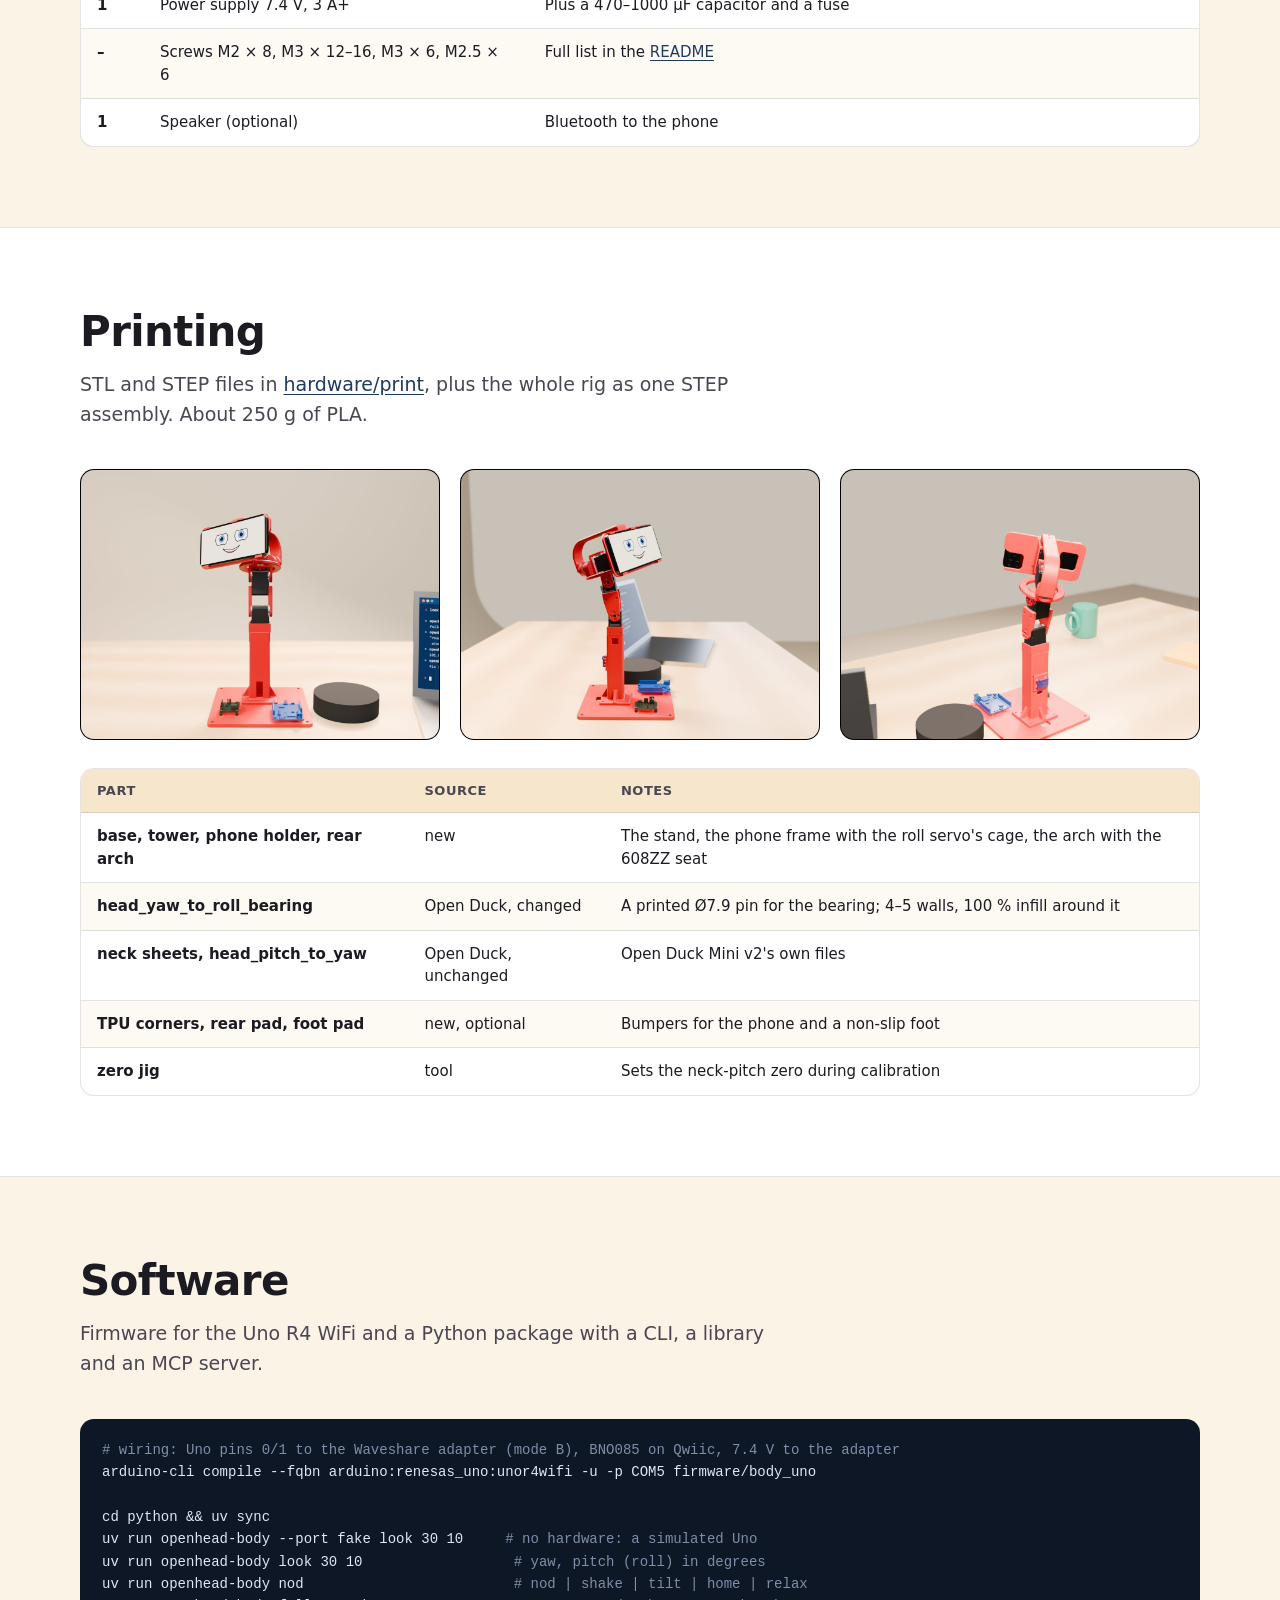
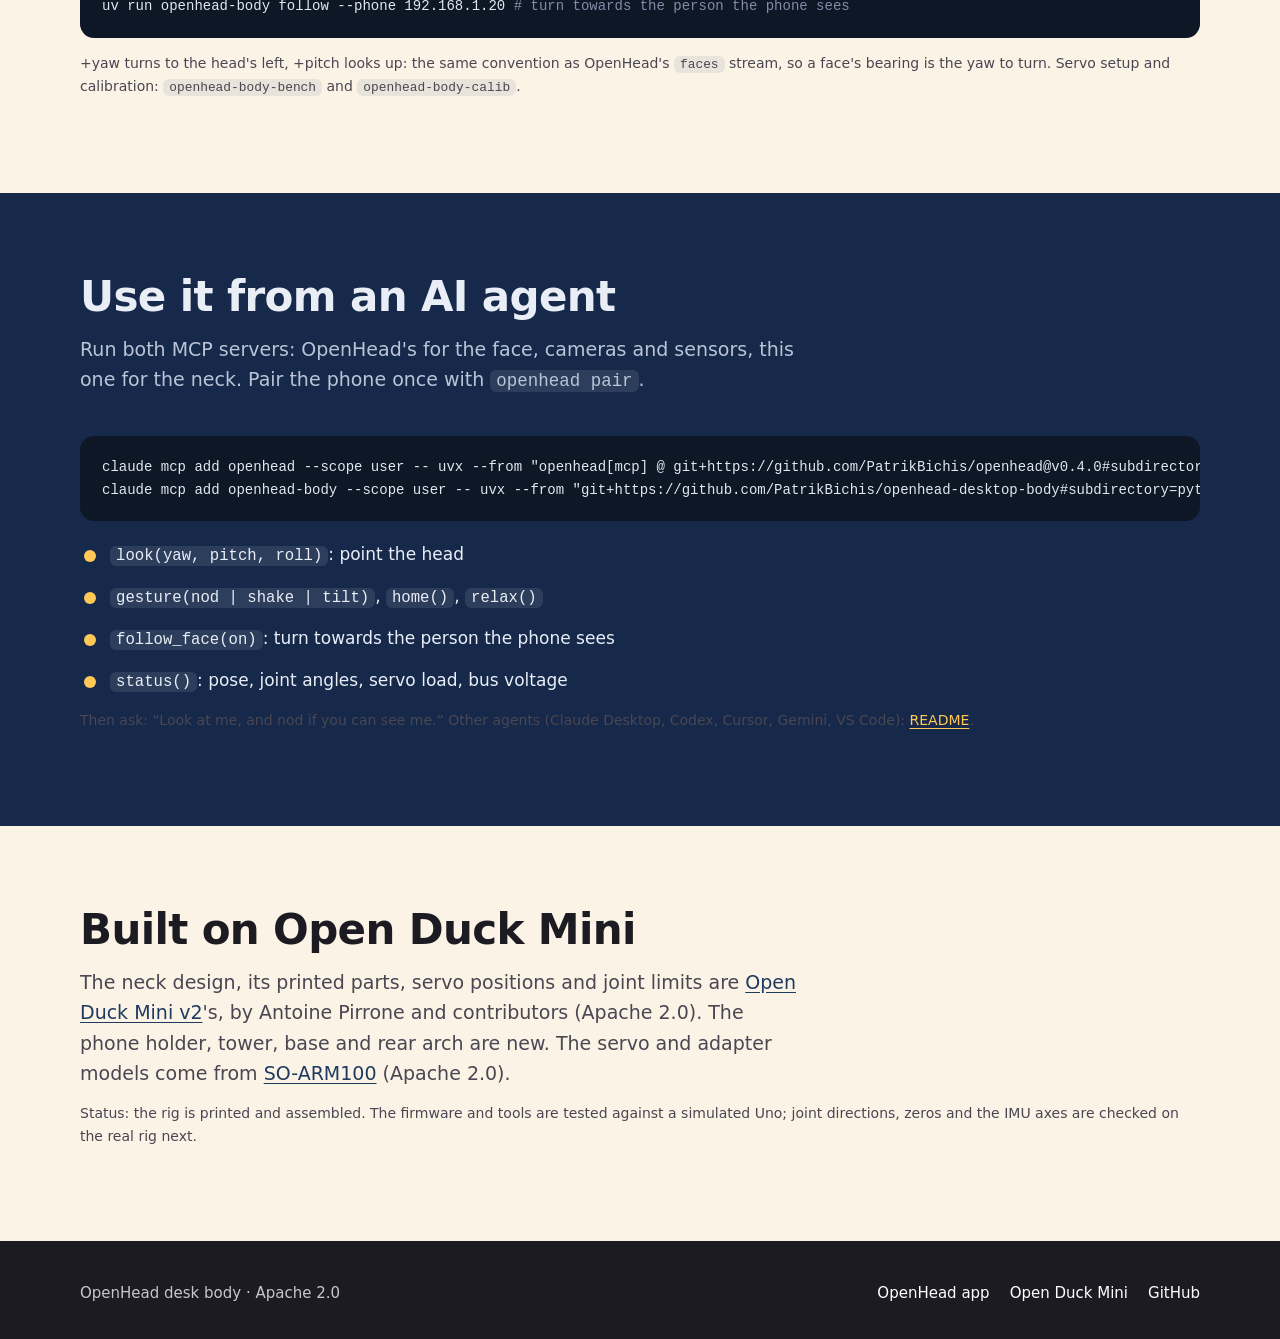
==== commit e2a2efe1: "Desk film with sound; openhead v0.4.0 in the install command Co-Authored-By: Claude Opus 5.5 <norepl" ====
--- a/docs/index.html
+++ b/docs/index.html
@@ -52,7 +52,7 @@
     <section id="desk" class="film">
       <div class="wrap">
         <h2>A desk AI assistant</h2>
-        <p class="sub">A 3D render of the rig: it follows your face, talks, maps the room with the back camera while the front camera watches you, and streams every sensor to your agent. Video of the real rig comes next.</p>
+        <p class="sub">A 3D render of the rig: it follows your face, hears your question and answers in its own voice (turn the sound on), maps the room with the back camera while the front camera watches you, and streams every sensor to your agent. Video of the real rig comes next.</p>
         <video controls muted loop playsinline preload="metadata" poster="media/desk-assistant-poster.jpg"
                aria-label="3D render: the red desk body on a desk following a person, talking, using both cameras and streaming its sensors to an AI agent on a laptop">
           <source src="media/desk-assistant.mp4" type="video/mp4">
@@ -166,7 +166,7 @@
       <div class="wrap">
         <h2>Use it from an AI agent</h2>
         <p class="sub">Run both MCP servers: OpenHead's for the face, cameras and sensors, this one for the neck. Pair the phone once with <code>openhead pair</code>.</p>
-        <pre>claude mcp add openhead --scope user -- uvx --from "openhead[mcp] @ git+https://github.com/PatrikBichis/openhead@v0.3.0#subdirectory=python" openhead mcp --device 192.168.1.20
+        <pre>claude mcp add openhead --scope user -- uvx --from "openhead[mcp] @ git+https://github.com/PatrikBichis/openhead@v0.4.0#subdirectory=python" openhead mcp --device 192.168.1.20
 claude mcp add openhead-body --scope user -- uvx --from "git+https://github.com/PatrikBichis/openhead-desktop-body#subdirectory=python" openhead-body --phone 192.168.1.20 mcp</pre>
         <ul class="list" style="margin-top: 20px">
           <li><code>look(yaw, pitch, roll)</code>: point the head</li>
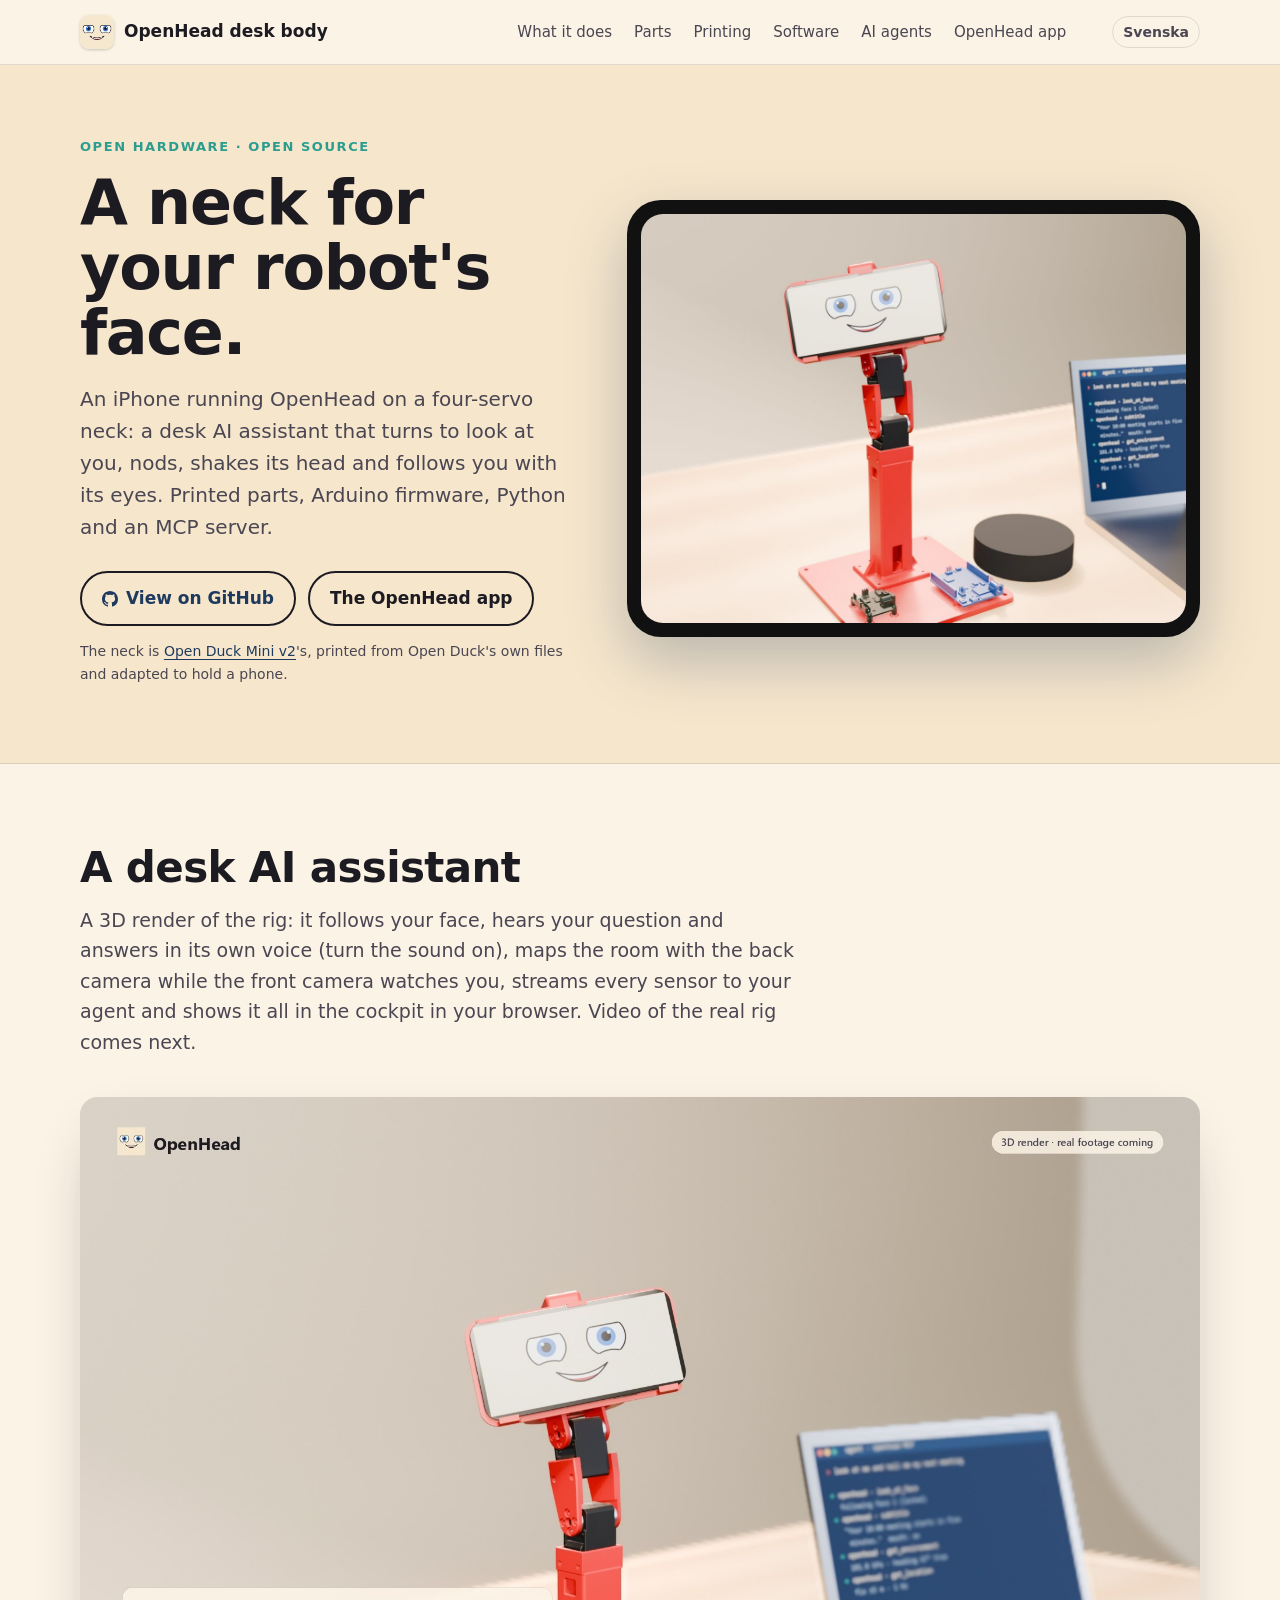
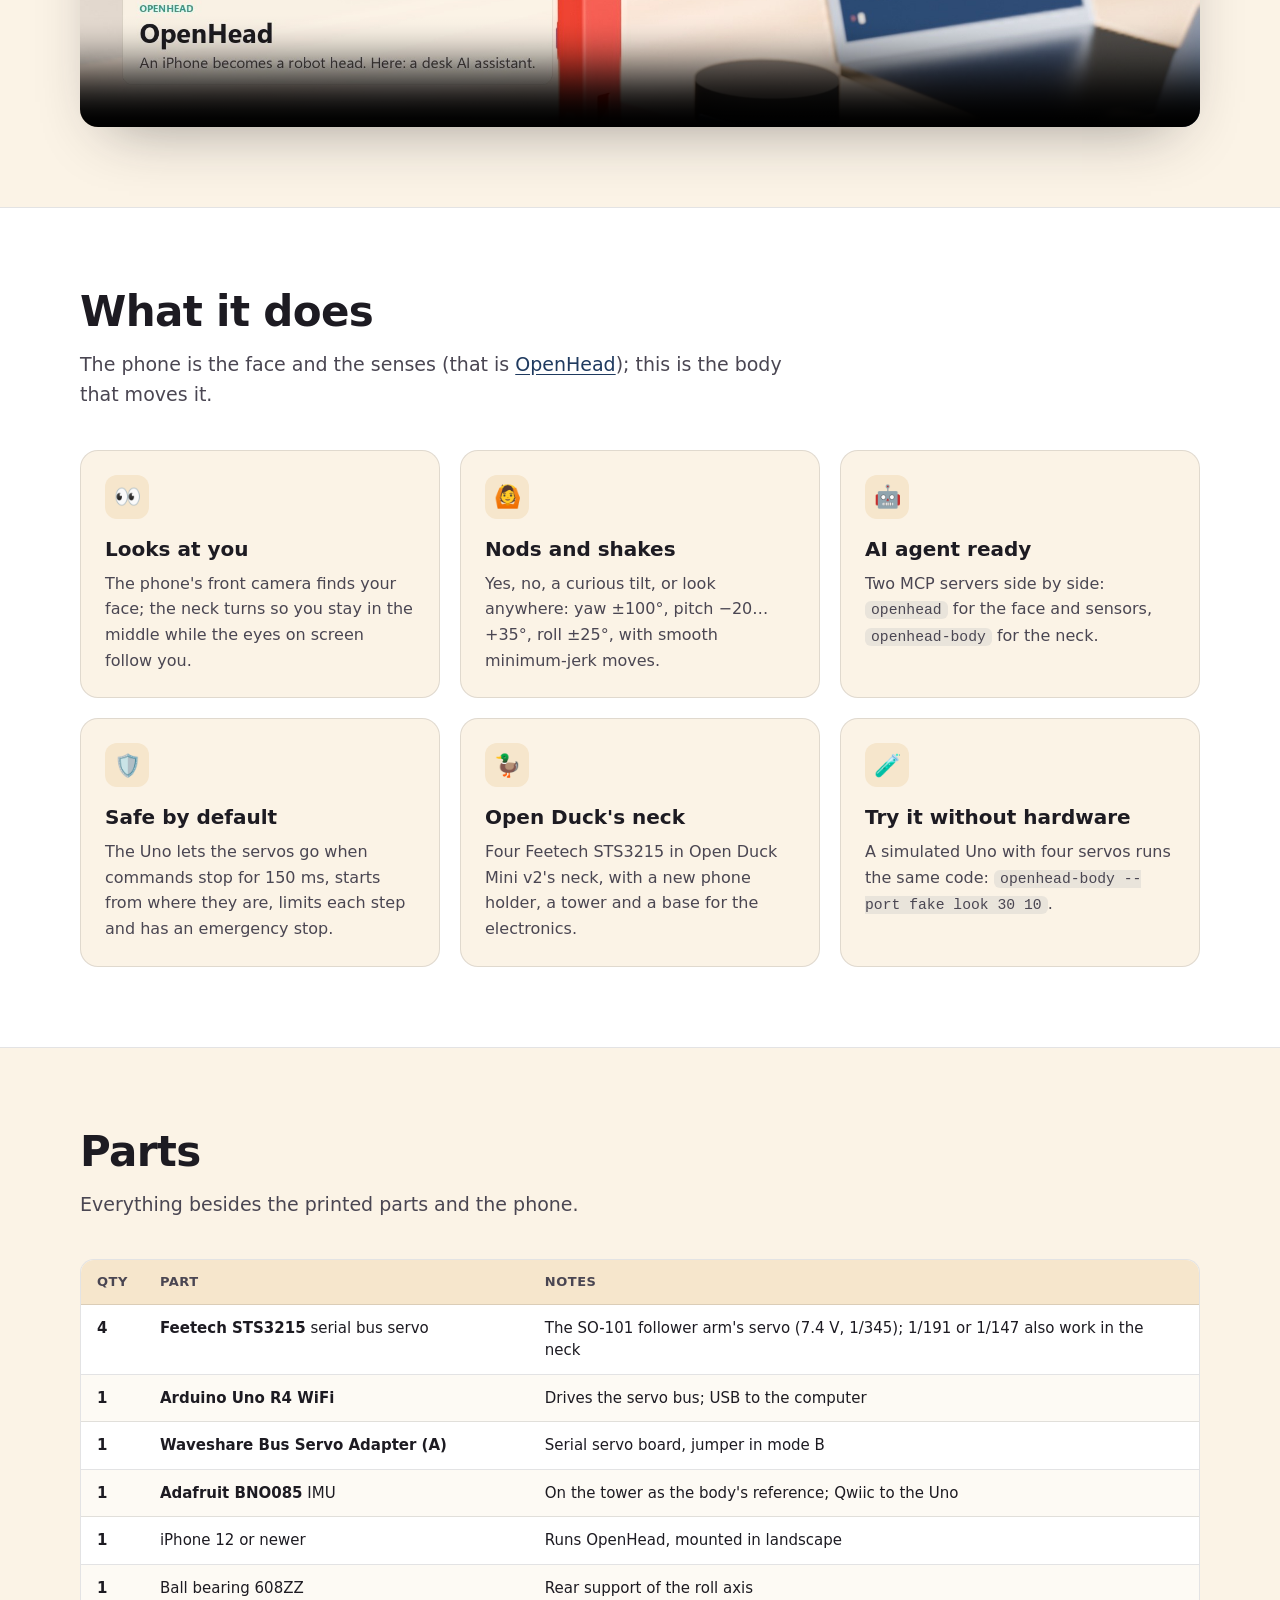
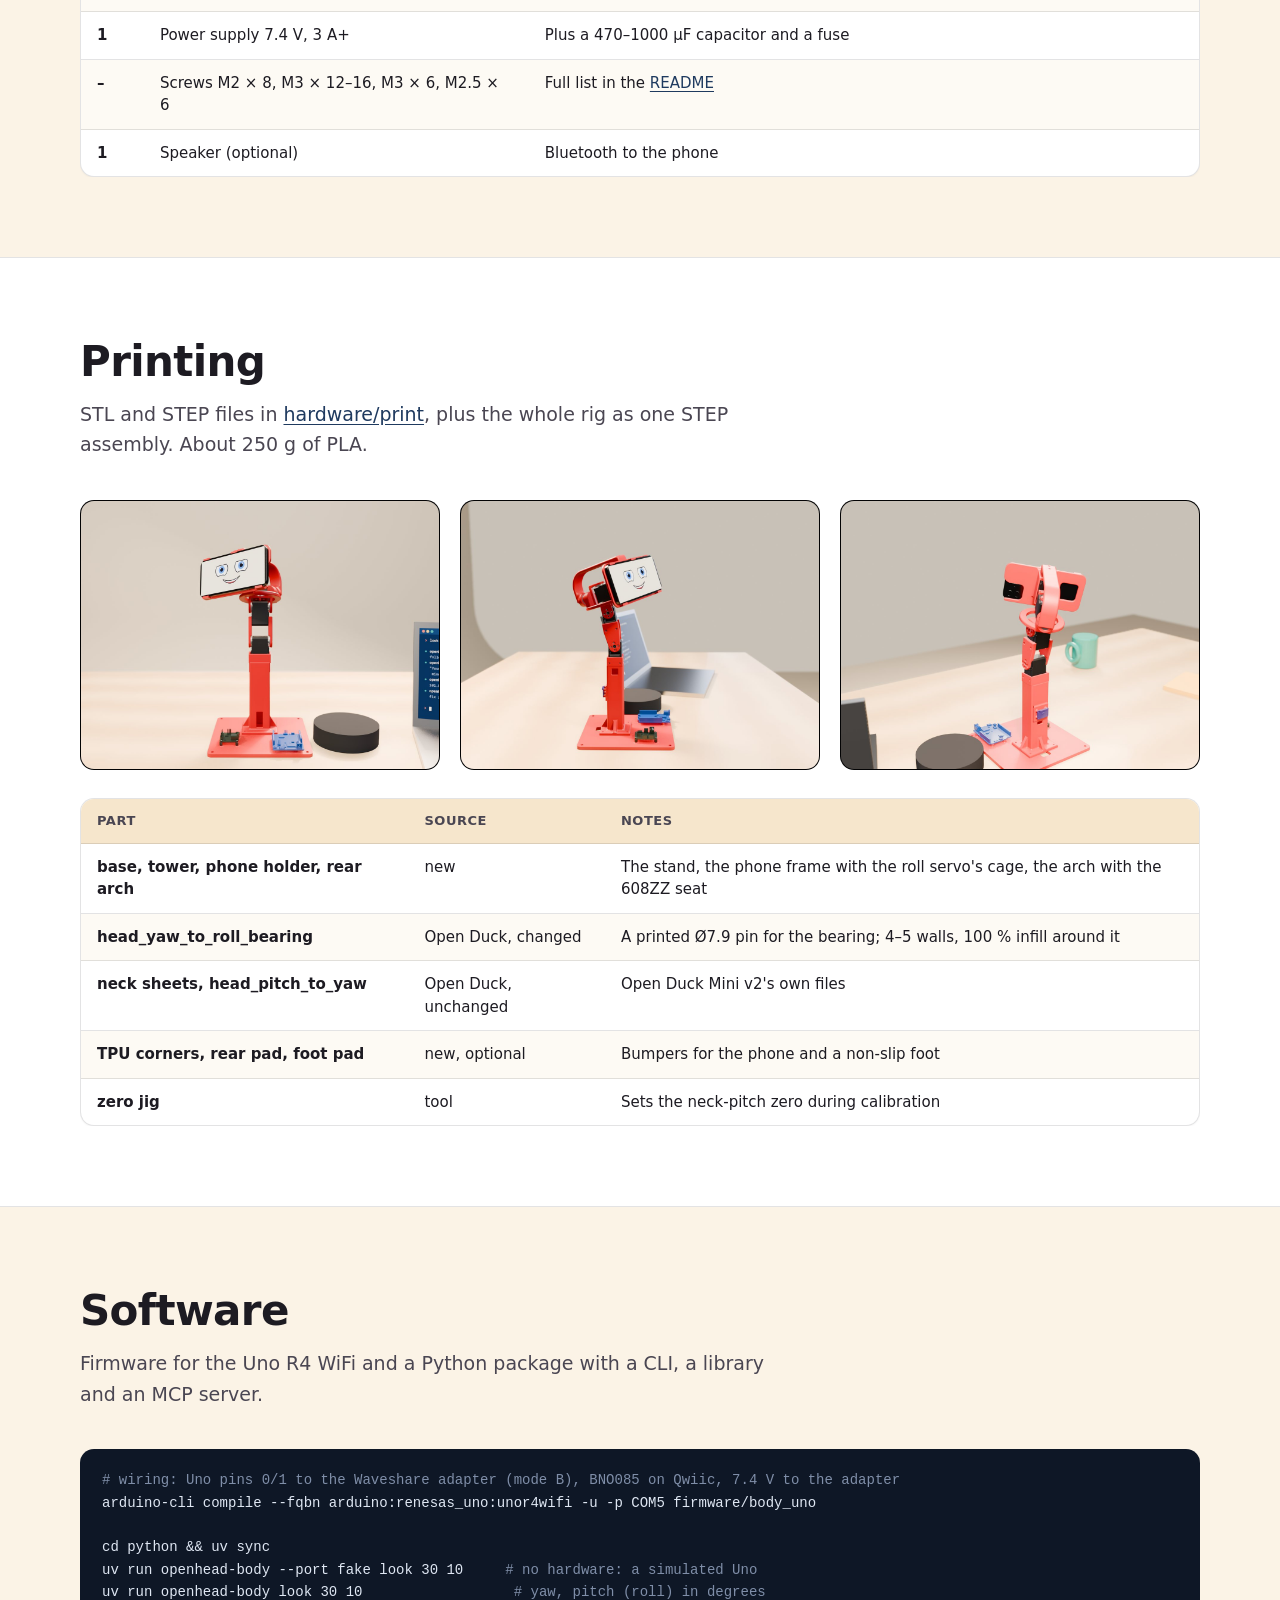
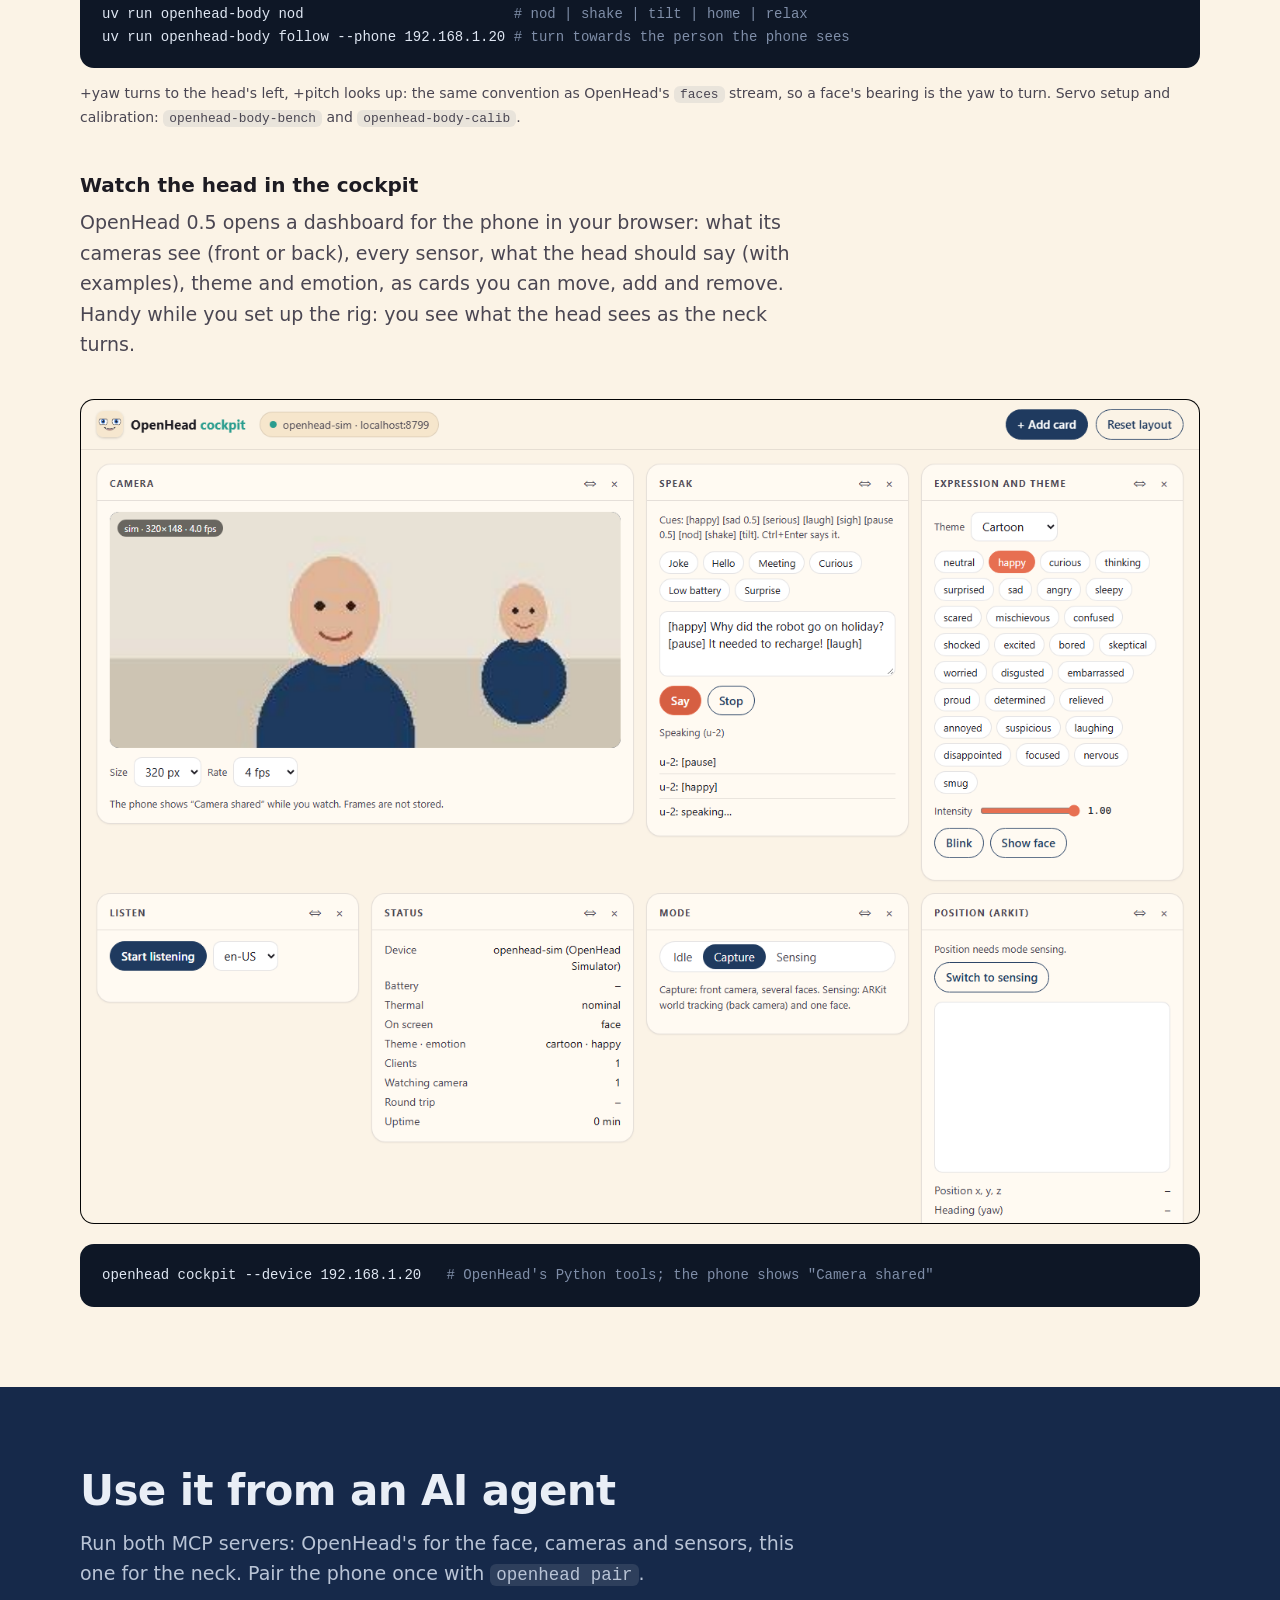
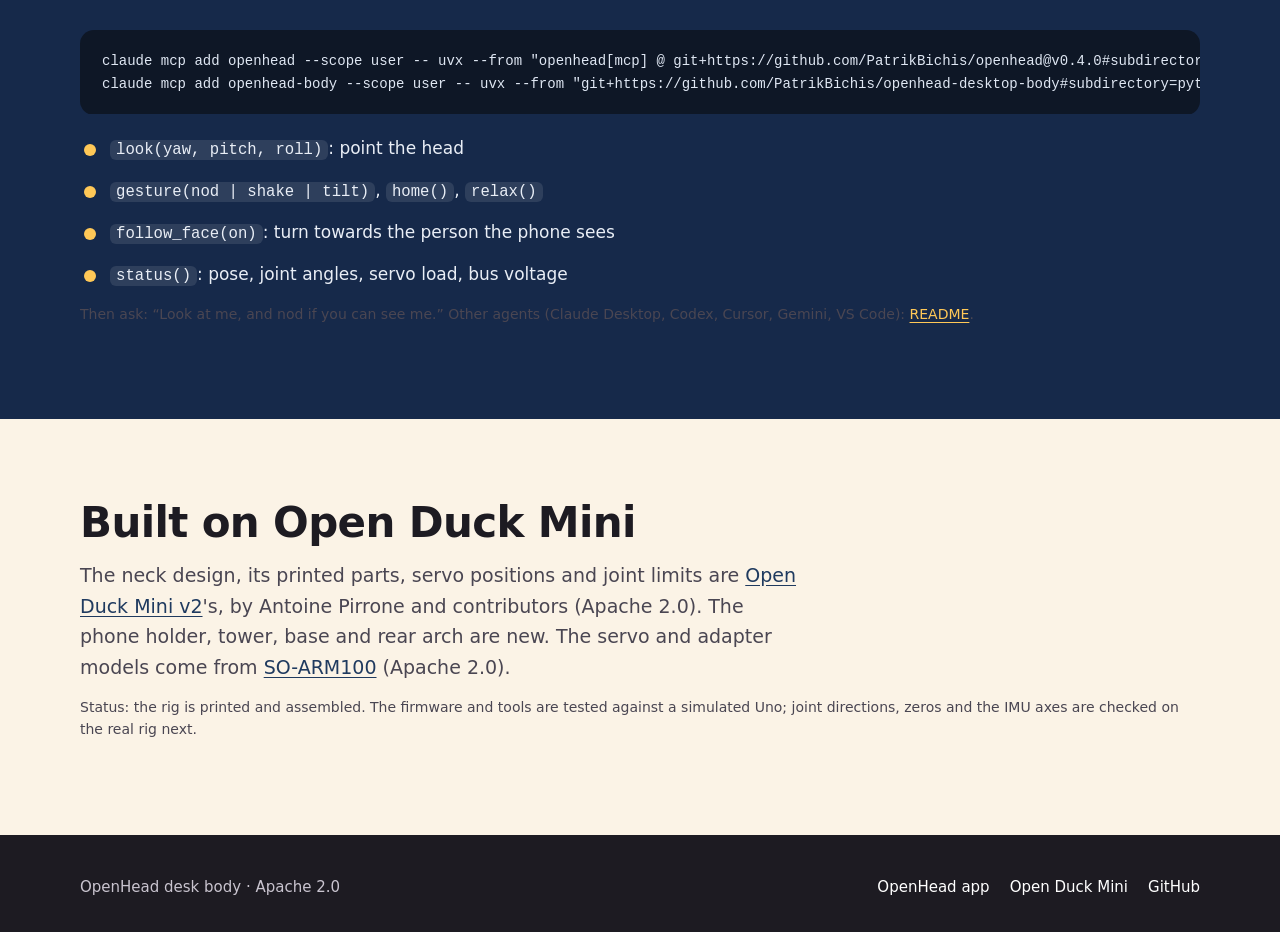
==== commit 9af8b607: "Cockpit in the README, on the site and in the film OpenHead 0.5's cockpit shows what the phone sees " ====
--- a/docs/index.html
+++ b/docs/index.html
@@ -52,9 +52,9 @@
     <section id="desk" class="film">
       <div class="wrap">
         <h2>A desk AI assistant</h2>
-        <p class="sub">A 3D render of the rig: it follows your face, hears your question and answers in its own voice (turn the sound on), maps the room with the back camera while the front camera watches you, and streams every sensor to your agent. Video of the real rig comes next.</p>
+        <p class="sub">A 3D render of the rig: it follows your face, hears your question and answers in its own voice (turn the sound on), maps the room with the back camera while the front camera watches you, streams every sensor to your agent and shows it all in the cockpit in your browser. Video of the real rig comes next.</p>
         <video controls muted loop playsinline preload="metadata" poster="media/desk-assistant-poster.jpg"
-               aria-label="3D render: the red desk body on a desk following a person, talking, using both cameras and streaming its sensors to an AI agent on a laptop">
+               aria-label="3D render: the red desk body on a desk following a person, talking, using both cameras, streaming its sensors to an AI agent on a laptop and showing it all in the cockpit in a browser">
           <source src="media/desk-assistant.mp4" type="video/mp4">
         </video>
       </div>
@@ -159,6 +159,10 @@
 uv run openhead-body nod                         <span class="c"># nod | shake | tilt | home | relax</span>
 uv run openhead-body follow --phone 192.168.1.20 <span class="c"># turn towards the person the phone sees</span></pre>
         <p class="note">+yaw turns to the head's left, +pitch looks up: the same convention as OpenHead's <code>faces</code> stream, so a face's bearing is the yaw to turn. Servo setup and calibration: <code>openhead-body-bench</code> and <code>openhead-body-calib</code>.</p>
+        <h3 style="margin-top: 40px">Watch the head in the cockpit</h3>
+        <p class="sub">OpenHead 0.5 opens a dashboard for the phone in your browser: what its cameras see (front or back), every sensor, what the head should say (with examples), theme and emotion, as cards you can move, add and remove. Handy while you set up the rig: you see what the head sees as the neck turns.</p>
+        <img class="shot" src="media/cockpit.png" alt="OpenHead cockpit in a browser: the camera as video with two people, a Speak card with example buttons, expression and theme, status, mode and ARKit position" loading="lazy">
+        <pre style="margin-top: 20px">openhead cockpit --device 192.168.1.20   <span class="c"># OpenHead's Python tools; the phone shows "Camera shared"</span></pre>
       </div>
     </section>
 
